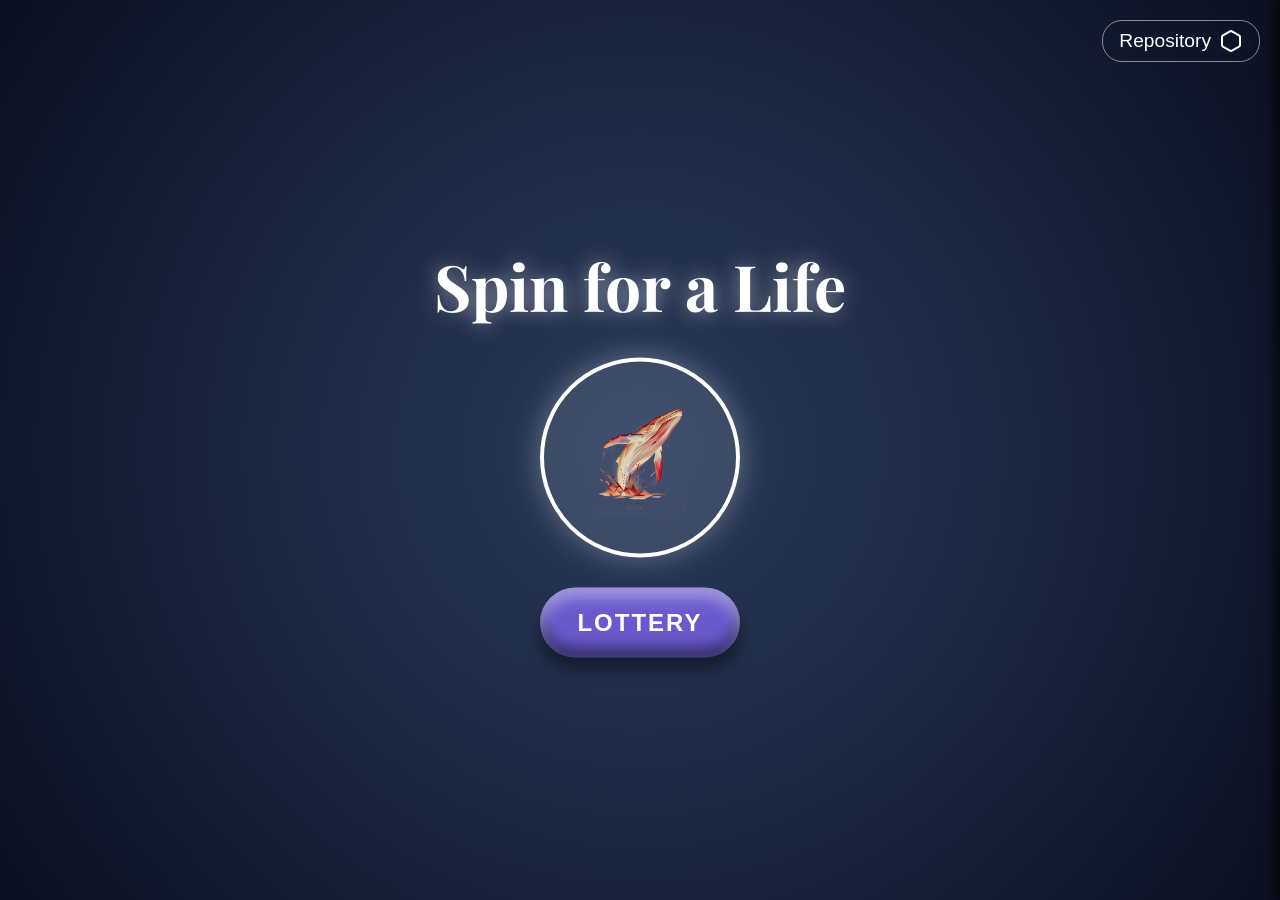
==== index.html @ e6bc0dad "Add files via upload" ====
<!DOCTYPE html>
<html lang="en">
<head>
    <meta charset="UTF-8">
    <meta name="viewport" content="width=device-width, initial-scale=1.0">
    <title>Rhythm of Life</title>
    <link href="https://fonts.googleapis.com/css2?family=Playfair+Display:ital,wght@0,400;0,600;0,700;1,400&display=swap" rel="stylesheet">
    <link rel="stylesheet" href="style.css">
</head>
<body>
    <button id="repo-toggle-btn">
        <span>Repository</span>
        <svg width="24" height="24" viewBox="0 0 24 24" fill="none" stroke="currentColor" stroke-width="2"><path d="M21 16V8a2 2 0 0 0-1-1.73l-7-4a2 2 0 0 0-2 0l-7 4A2 2 0 0 0 3 8v8a2 2 0 0 0 1 1.73l7 4a2 2 0 0 0 2 0l7-4A2 2 0 0 0 21 16z"></path></svg>
    </button>

    <!-- Sidebar Repository -->
    <div id="repository-modal" class="hidden">
        <div class="repo-header">
            <h2 class="elegant-font">Repository</h2>
            <button id="close-repo-btn">✕</button>
        </div>
        <div class="repo-grid" id="repo-grid"></div>
    </div>

    <!-- Repository Detail Popup -->
    <div id="repo-detail-modal" class="hidden">
        <button id="close-repo-detail-btn">✕</button>
        <h3 id="repo-detail-name" class="elegant-font">Animal Name</h3>
        <div id="repo-detail-status" class="status-badge">Status</div>
        <div class="repo-detail-content">
            <h4 class="elegant-font">Data</h4>
            <p id="repo-detail-data">...</p>
            <h4 class="elegant-font">Cause</h4>
            <p id="repo-detail-cause">...</p>
            <h4 class="elegant-font">Solution</h4>
            <p id="repo-detail-solution">...</p>
        </div>
    </div>

    <div id="app">
        <!-- 0. Lottery Screen -->
        <section id="screen-lottery" class="screen active">
            <div class="full-bg lottery-bg">
                <div class="lottery-container">
                    <h1 class="lottery-title elegant-font">Spin for a Life</h1>
                    <div class="roulette-box">
                        <img id="roulette-img" src="assets/image/Icons/1-whale.png" alt="Roulette">
                    </div>
                    <button id="btn-lottery" class="btn-lottery-3d">LOTTERY</button>
                </div>
            </div>
        </section>

        <!-- 1. Selection Screen -->
        <section id="screen-selection" class="screen hidden">
            <div class="selection-layout">
                <div class="info-panel">
                    <h1 id="sel-name" class="elegant-font">Blue Whale</h1>
                    <p id="sel-bpm" class="elegant-font">BPM 10-30</p>
                </div>
                <div class="center-panel">
                    <img id="sel-image" src="" alt="Animal">
                </div>
                <div class="action-panel">
                    <button id="btn-rotate">Spin Again 🎲</button>
                    <button id="btn-begin">Begin Game</button>
                </div>
            </div>
        </section>

        <!-- 2. Audio Check Screen -->
        <section id="screen-audio-check" class="screen hidden">
            <div class="full-bg dynamic-pan-bg" id="audio-bg">
                <div class="overlay-text fade-sequence">
                    <h2 class="fade-item elegant-font" style="--delay: 0.3s">Please tune up your speaker</h2>
                    <p class="fade-item elegant-font" style="--delay: 0.6s">Listen to their heartbeat...</p>
                    <p class="fade-item elegant-font" style="--delay: 0.9s">Prepare to connect.</p>
                </div>
                <button id="btn-skip-audio" class="fade-item glowing-skip elegant-font" style="--delay: 1.2s">
                    Skip / Press Space ➔
                </button>
            </div>
        </section>

        <!-- 3. Game Screen -->
        <section id="screen-game" class="screen hidden">
            <div class="full-bg" id="game-bg">
                <div class="game-top-bar">
                    <div class="progress-container">
                        <div id="game-progress-fill"></div>
                    </div>
                    <p id="game-progress-text" class="elegant-font">Progress: 0% | Score: 0 / 1500</p>
                </div>

                <div class="game-ui">
                    <p class="instruction-text elegant-font">Feel their heart rate. The falling speed matches their pulse.<br>Catch their food!</p>
                    <div id="rhythm-track">
                        <div id="target-zone"></div>
                    </div>
                </div>
            </div>
        </section>

        <!-- 4. Score Screen -->
        <section id="screen-score" class="screen hidden">
            <div class="full-bg" id="score-bg">
                <div class="score-elegant-layout">
                    <div class="score-image-container">
                        <img id="score-animal-img" src="" alt="Animal Score">
                    </div>
                    <div class="score-typography">
                        <h3 class="elegant-font">Final Score</h3>
                        <div class="score-numbers elegant-font">
                            <span id="final-score-val" class="score-huge">1200</span>
                            <hr class="score-divider">
                            <span class="score-max">1500</span>
                        </div>
                        <div class="btn-group-elegant">
                            <button id="btn-restart" class="btn-lottery-3d" style="width: 140px; height: 50px; font-size: 1rem;">Restart</button>
                            <button id="btn-continue" class="btn-lottery-3d" style="width: 140px; height: 50px; font-size: 1rem;">Continue</button>
                        </div>
                    </div>
                </div>
            </div>
        </section>

        <!-- 5. Collect Screen -->
        <section id="screen-collect" class="screen hidden">
             <div class="full-bg" id="collect-bg">
                <div class="overlay-text center-box">
                    <p class="elegant-font pulse-text">Click the picture to collect and continue</p>
                    <img id="collect-image" src="" alt="Collect Me" class="collectable">
                </div>
            </div>
        </section>

        <!-- 6. Info Flow Screen (Floating Nodes) -->
        <section id="screen-info" class="screen hidden">
             <div class="full-bg info-bg">
                <div class="floating-nodes-container" id="floating-nodes-container">
                    <div class="floating-node node-1 elegant-font" data-target="info-data">Data</div>
                    <div class="floating-node node-2 elegant-font" data-target="info-cause">Cause</div>
                    <div class="floating-node node-3 elegant-font" data-target="info-solution">Solution</div>
                </div>

                <!-- Updated Navigation Controls -->
                <div class="info-nav-controls">
                    <button id="btn-start-next" class="elegant-font outline-btn">Start Next Journey</button>
                    <button id="btn-finish-journey" class="elegant-font highlight-btn">End Journey</button>
                </div>

                <div id="info-reading-modal" class="reading-modal hidden">
                    <div class="reading-content">
                        <button class="btn-close-modal">✕</button>
                        <h3 id="reading-title" class="elegant-font info-title">Title</h3>
                        <p id="reading-text" class="content-text elegant-font">Text goes here...</p>
                    </div>
                </div>
             </div>
        </section>

        <!-- 7. Conclusion Screen -->
        <section id="screen-conclusion" class="screen hidden">
            <div class="full-bg conclusion-bg">
                <div class="overlay-text conclusion-box">
                    <h2 class="elegant-font" style="font-size: 4rem;">Every Heartbeat Matters</h2>
                    <p class="elegant-font" style="font-size: 1.5rem; opacity: 0.8; margin-top: 1rem;">
                        From the depths of the ocean to the highest peaks,<br>the rhythm of life connects us all.<br>Your awareness is their first line of defense.
                    </p>
                    <button id="btn-final-restart" class="btn-lottery-3d" style="margin-top: 3rem; width: auto; padding: 0 40px;">RESTART PROJECT</button>
                </div>
            </div>
        </section>
    </div>

    <script src="script.js"></script>
</body>
</html>
---- style.css ----
* { box-sizing: border-box; margin: 0; padding: 0; }
body {
    font-family: 'Helvetica Neue', Helvetica, Arial, sans-serif;
    background-color: #0c1021; 
    color: #ffffff; overflow: hidden;
}

.elegant-font { font-family: 'Playfair Display', serif; }
button { background: transparent; border: none; color: white; cursor: pointer; font-family: inherit; }
.screen { display: none; width: 100vw; height: 100vh; }
.screen.active { display: block; }

.full-bg {
    width: 100%; height: 100%;
    background-size: cover; background-position: center; position: relative;
    box-shadow: inset 0 0 0 2000px rgba(12, 16, 33, 0.6);
}

@keyframes panVertical {
    0% { background-position: 50% 0%; }
    50% { background-position: 50% 100%; }
    100% { background-position: 50% 0%; }
}
@keyframes panHorizontal {
    0% { background-position: 0% 50%; }
    50% { background-position: 100% 50%; }
    100% { background-position: 0% 50%; }
}
.pan-vertical { animation: panVertical 40s ease-in-out infinite; background-size: 120% auto; }
.pan-horizontal { animation: panHorizontal 40s ease-in-out infinite; background-size: auto 120%; }

.lottery-bg { background-image: radial-gradient(circle, #2a3b5c, #0c1021); box-shadow: none; }
.conclusion-bg { background-image: radial-gradient(circle, #1a2a40, #080b16); box-shadow: none; }
.info-bg { background-image: radial-gradient(circle, #182236, #0c1021); box-shadow: none; }

.overlay-text {
    position: absolute; top: 50%; left: 50%; transform: translate(-50%, -50%);
    text-align: center; font-size: 1.5rem; letter-spacing: 1px;
}
.overlay-text h2 { font-size: 3.5rem; margin-bottom: 1rem; font-weight: normal;}

.fade-item { opacity: 0; animation: fadeInSequence 1s ease-out forwards; animation-delay: var(--delay); }
@keyframes fadeInSequence { from { opacity: 0; transform: translateY(10px); } to { opacity: 1; transform: translateY(0); } }

.glowing-skip {
    position: absolute; bottom: 40px; right: 40px; font-size: 1.2rem;
    padding: 12px 24px; border-radius: 30px; border: 1px solid #00ffff;
    color: #00ffff; box-shadow: 0 0 15px rgba(0,255,255,0.3);
    transition: 0.3s; z-index: 50; background: rgba(0,0,0,0.4);
}
.glowing-skip:hover { background: #00ffff; color: #0c1021; box-shadow: 0 0 25px rgba(0,255,255,0.8); }

/* --- Repository Sidebar --- */
#repo-toggle-btn {
    position: fixed; top: 20px; right: 20px; z-index: 100; display: flex; align-items: center; gap: 8px; font-size: 1.2rem; 
    border: 1px solid rgba(255,255,255,0.5); padding: 8px 16px; border-radius: 20px; backdrop-filter: blur(4px);
}
#repository-modal {
    position: fixed; top: 0; right: 0; width: 140px; height: 100vh;
    background: linear-gradient(180deg, #3a1a2a 0%, #1a2a40 100%);
    z-index: 200; padding: 20px 10px; transition: transform 0.3s ease;
    box-shadow: -5px 0 15px rgba(0,0,0,0.8); transform: translateX(100%);
    display: flex; flex-direction: column; align-items: center;
}
#repository-modal:not(.hidden) { transform: translateX(0); }
.repo-header { display: flex; flex-direction: column; align-items: center; margin-bottom: 20px; gap: 10px;}
.repo-header h2 { font-weight: normal; font-size: 1.2rem; text-align: center;}
#close-repo-btn { font-size: 1.5rem; }

/* 1x7 Single Column Layout */
.repo-grid { display: flex; flex-direction: column; gap: 15px; width: 100%; align-items: center; padding-bottom: 20px; overflow-y: auto;}
.repo-slot {
    width: 70px; height: 70px; background: rgba(255,255,255,0.05);
    border: 1px solid rgba(255,255,255,0.2); border-radius: 50%;
    display: flex; align-items: center; justify-content: center;
    transition: 0.3s; flex-shrink: 0;
}
.repo-slot img { width: 70%; height: 70%; object-fit: contain; }
.repo-slot.filled { cursor: pointer; border-color: #00ffff; box-shadow: 0 0 10px rgba(0,255,255,0.2); }
.repo-slot.filled:hover { transform: scale(1.1); box-shadow: 0 0 15px rgba(0,255,255,0.6); }

/* --- Repository Detail Modal --- */
#repo-detail-modal {
    position: fixed; top: 50%; left: 50%; transform: translate(-50%, -50%);
    width: 90%; max-width: 600px; background: rgba(12, 16, 33, 0.95);
    border: 1px solid rgba(0,255,255,0.3); border-radius: 20px; padding: 40px;
    z-index: 300; backdrop-filter: blur(10px); box-shadow: 0 20px 50px rgba(0,0,0,0.8);
    display: flex; flex-direction: column; gap: 10px;
}
#repo-detail-modal.hidden { display: none; }
#close-repo-detail-btn { position: absolute; top: 20px; right: 20px; font-size: 1.5rem; color: #fff; opacity: 0.7;}
#close-repo-detail-btn:hover { opacity: 1; }
#repo-detail-name { font-size: 2.5rem; color: #fff; margin-bottom: 5px; }
.status-badge { 
    display: inline-block; padding: 5px 15px; border-radius: 20px; 
    background: rgba(255, 68, 68, 0.2); color: #ff4444; border: 1px solid #ff4444; 
    font-size: 0.9rem; margin-bottom: 15px; width: fit-content; text-transform: uppercase; letter-spacing: 1px;
}
.repo-detail-content { max-height: 50vh; overflow-y: auto; padding-right: 15px;}
.repo-detail-content h4 { color: #00ffff; font-size: 1.2rem; margin-top: 15px; margin-bottom: 5px; font-weight: normal; }
.repo-detail-content p { color: #e0e0e0; line-height: 1.6; font-size: 1.1rem; }


/* 0. Lottery Screen */
.lottery-container { position: absolute; top: 50%; left: 50%; transform: translate(-50%, -50%); display: flex; flex-direction: column; align-items: center; gap: 30px; }
.lottery-title { font-size: 4rem; text-shadow: 0 0 20px rgba(255,255,255,0.5); }
.roulette-box { width: 200px; height: 200px; border-radius: 50%; background: rgba(255,255,255,0.1); border: 4px solid #fff; box-shadow: 0 0 30px rgba(255,255,255,0.3); display: flex; justify-content: center; align-items: center; overflow: hidden; }
.roulette-box img { width: 60%; height: 60%; object-fit: contain; filter: invert(1); transition: 0.1s; }

.btn-lottery-3d {
    position: relative; width: 200px; height: 70px; background-color: #6a5acd; border-radius: 40px; border: none; color: white;
    font-size: 1.5rem; font-weight: bold; letter-spacing: 2px; cursor: pointer; outline: none; transition: all 0.15s ease-out;
    box-shadow: inset 0 10px 15px rgba(255, 255, 255, 0.4), inset 0 -10px 15px rgba(0, 0, 0, 0.5), 0 12px 15px rgba(0, 0, 0, 0.4);             
}
.btn-lottery-3d:active {
    transform: translateY(8px);
    box-shadow: inset 0 4px 6px rgba(255, 255, 255, 0.2), inset 0 -6px 8px rgba(0, 0, 0, 0.6), 0 4px 6px rgba(0, 0, 0, 0.4);             
}

/* 1. Selection Screen */
.selection-layout { display: flex; justify-content: space-between; align-items: center; height: 100%; padding: 0 5%; }
.info-panel { flex: 1; }
.info-panel h1 { font-size: 4rem; margin-bottom: 0.5rem; font-weight: normal;}
.info-panel p { font-size: 1.8rem; opacity: 0.8; }
.center-panel { flex: 2; display: flex; justify-content: center; }
.center-panel img { max-width: 100%; max-height: 70vh; object-fit: contain; filter: drop-shadow(0 10px 20px rgba(0,0,0,0.5));}
.action-panel { flex: 1; display: flex; flex-direction: column; gap: 20px; align-items: flex-end;}
.action-panel button { font-size: 1.5rem; text-transform: uppercase; letter-spacing: 2px; padding: 10px 0; border-bottom: 2px solid transparent; transition: 0.2s; }
.action-panel button:hover { border-bottom-color: white; }

/* 3. Game Screen */
.game-top-bar { position: absolute; top: 20px; left: 50%; transform: translateX(-50%); width: 80%; max-width: 600px; display: flex; flex-direction: column; align-items: center; gap: 8px; z-index: 10; }
.progress-container { width: 100%; height: 4px; background: rgba(255,255,255,0.2); border-radius: 2px; overflow: hidden; }
#game-progress-fill { width: 0%; height: 100%; background: #00ffff; box-shadow: 0 0 10px #00ffff; transition: width 0.3s; }
#game-progress-text { font-size: 1.2rem; letter-spacing: 1px; color: #fff; text-shadow: 0 0 5px #000; }

.game-ui { position: absolute; width: 100%; height: 100%; display: flex; flex-direction: column; align-items: center; justify-content: flex-end; padding-bottom: 5vh; }
.instruction-text { position: absolute; top: 12vh; font-size: 1.6rem; letter-spacing: 1px; text-shadow: 0 0 10px #000; text-align: center; }
#rhythm-track { width: 120px; height: 70vh; position: relative; border-left: 2px dashed rgba(255,255,255,0.2); border-right: 2px dashed rgba(255,255,255,0.2); overflow: hidden; }
#target-zone { position: absolute; bottom: 20px; left: 0; width: 100%; height: 70px; border: 3px solid #ff00ff; border-radius: 12px; box-shadow: 0 0 15px #ff00ff; background: rgba(255,0,255,0.1); }

@keyframes wiggle { 0%, 100% { transform: translateX(0) rotate(0deg); } 25% { transform: translateX(-15px) rotate(-15deg); } 75% { transform: translateX(15px) rotate(15deg); } }
.falling-emoji { position: absolute; font-size: 3.5rem; width: 100%; text-align: center; line-height: 1; filter: drop-shadow(0 5px 10px rgba(0,0,0,0.5)); animation: wiggle 1s infinite ease-in-out; }
.hit-feedback { position: absolute; color: #00ffff; font-weight: bold; font-size: 2rem; text-shadow: 0 0 10px #00ffff; animation: floatUp 0.5s ease-out forwards; pointer-events: none; z-index: 10; }
.miss-feedback { position: absolute; color: #ff4444; font-size: 1.2rem; font-style: italic; animation: floatDown 1s ease-in forwards; pointer-events: none; z-index: 10; }
@keyframes floatUp { 0% { transform: translateY(0) scale(1); opacity: 1; } 100% { transform: translateY(-50px) scale(1.5); opacity: 0; } }
@keyframes floatDown { 0% { transform: translateY(0); opacity: 1; } 100% { transform: translateY(30px); opacity: 0; } }

/* 4. Score Screen */
.score-elegant-layout { display: flex; width: 100%; height: 100%; align-items: center; justify-content: space-evenly; padding: 5%; background: rgba(0,0,0,0.5); backdrop-filter: blur(5px);}
.score-image-container { flex: 1; display: flex; justify-content: center; height: 80vh; }
.score-image-container img { height: 100%; object-fit: contain; filter: drop-shadow(0 20px 40px rgba(0,0,0,0.8)); }
.score-typography { flex: 1; display: flex; flex-direction: column; justify-content: center; align-items: flex-start; padding-left: 5rem; }
.score-typography h3 { font-size: 4rem; margin-bottom: 0; font-style: italic; font-weight: normal; opacity: 0.9;}
.score-numbers { display: flex; flex-direction: column; align-items: flex-start; margin: 2rem 0; line-height: 0.8; }
.score-huge { font-size: 15rem; font-weight: bold; letter-spacing: -5px; }
.score-divider { width: 100px; border: 0; border-top: 8px solid white; margin: 20px 0 20px 10px; }
.score-max { font-size: 6rem; opacity: 0.7; margin-left: 10px; }
.btn-group-elegant { display: flex; gap: 20px; margin-top: 2rem; }

/* 5. Collect Screen */
.collectable { max-width: 300px; margin-top: 2rem; cursor: pointer; transition: transform 0.2s; filter: drop-shadow(0 0 20px rgba(255,255,255,0.3));}
.collectable:hover { transform: scale(1.05); }
.pulse-text { animation: pulseOpacity 2s infinite; font-size: 2rem;}
@keyframes pulseOpacity { 0%, 100% { opacity: 1; } 50% { opacity: 0.5; } }

/* 6. Info Flow Screen (Floating Nodes) */
.floating-nodes-container { position: absolute; width: 100%; height: 100%; top: 0; left: 0; }
.floating-node {
    position: absolute; padding: 20px 40px; background: rgba(255,255,255,0.05);
    border: 1px solid rgba(255,255,255,0.2); border-radius: 50px; font-size: 2rem;
    cursor: pointer; transition: background 0.3s, transform 0.2s; backdrop-filter: blur(5px);
    animation: floating 8s ease-in-out infinite alternate;
}
.floating-node:hover { background: rgba(0, 255, 255, 0.2); border-color: #00ffff; box-shadow: 0 0 20px rgba(0,255,255,0.3); }
.node-1 { top: 30%; left: 20%; animation-delay: 0s; }
.node-2 { top: 60%; left: 50%; transform: translateX(-50%); animation-delay: -2s; }
.node-3 { top: 40%; right: 20%; animation-delay: -4s; }

@keyframes floating { 0% { transform: translate(0px, 0px); } 50% { transform: translate(15px, -20px); } 100% { transform: translate(-10px, 15px); } }

.info-nav-controls { position: absolute; bottom: 40px; left: 50%; transform: translateX(-50%); display: flex; gap: 30px; }
.outline-btn { padding: 10px 20px; font-size: 1.2rem; border-bottom: 1px solid white; opacity: 0.7; transition: 0.3s; }
.outline-btn:hover { opacity: 1; }
.highlight-btn { padding: 10px 20px; font-size: 1.2rem; border-bottom: 2px solid #00ffff; color: #00ffff; transition: 0.3s; }
.highlight-btn:hover { text-shadow: 0 0 10px #00ffff; }

.reading-modal {
    position: absolute; top: 0; left: 0; width: 100%; height: 100%;
    background: rgba(0,0,0,0.8); backdrop-filter: blur(10px);
    display: flex; justify-content: center; align-items: center; z-index: 50;
    opacity: 1; transition: opacity 0.3s;
}
.reading-modal.hidden { opacity: 0; pointer-events: none; }
.reading-content { position: relative; max-width: 800px; padding: 4rem; border: 1px solid rgba(255,255,255,0.2); border-radius: 20px; background: rgba(20, 25, 40, 0.9); }
.btn-close-modal { position: absolute; top: 20px; right: 20px; font-size: 2rem; opacity: 0.7; }
.btn-close-modal:hover { opacity: 1; }
.info-title { font-size: 3rem; margin-bottom: 2rem; font-weight: normal; color: #00ffff;}
.content-text { font-size: 1.5rem; line-height: 1.8; color: #e0e0e0; }

/* 7. Conclusion Screen */
.conclusion-box { background: rgba(0,0,0,0.6); padding: 4rem; border-radius: 20px; border: 1px solid rgba(255,255,255,0.1); backdrop-filter: blur(10px); width: 80%; max-width: 800px;}
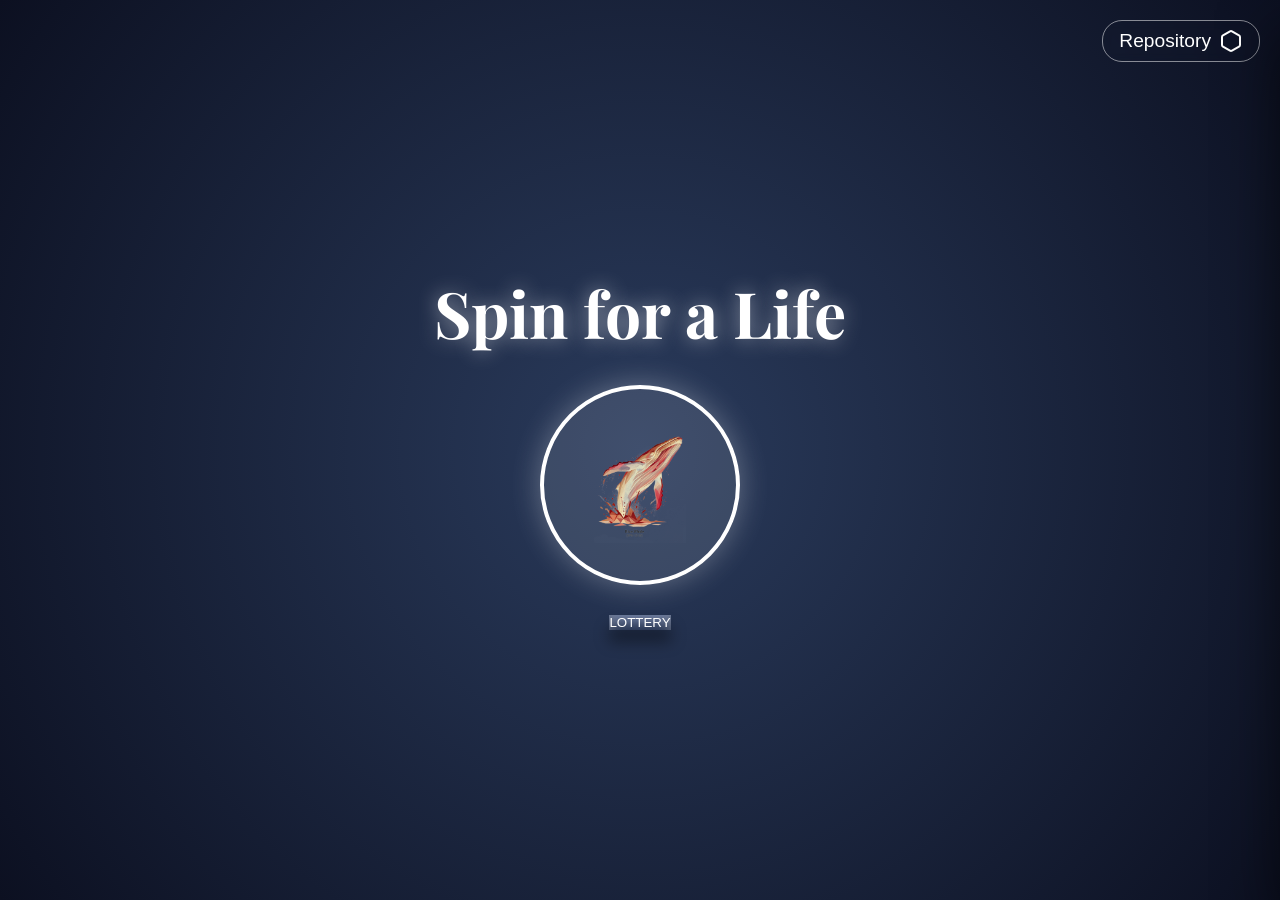
==== commit 313aa758: "fix bug of missing determination range" ====
--- a/index.html
+++ b/index.html
@@ -1,178 +1,269 @@
-<!DOCTYPE html>
+<!doctype html>
 <html lang="en">
-<head>
-    <meta charset="UTF-8">
-    <meta name="viewport" content="width=device-width, initial-scale=1.0">
+  <head>
+    <meta charset="UTF-8" />
+    <meta name="viewport" content="width=device-width, initial-scale=1.0" />
     <title>Rhythm of Life</title>
-    <link href="https://fonts.googleapis.com/css2?family=Playfair+Display:ital,wght@0,400;0,600;0,700;1,400&display=swap" rel="stylesheet">
-    <link rel="stylesheet" href="style.css">
-</head>
-<body>
+    <link
+      href="https://fonts.googleapis.com/css2?family=Playfair+Display:ital,wght@0,400;0,600;0,700;1,400&display=swap"
+      rel="stylesheet"
+    />
+    <link rel="stylesheet" href="style.css" />
+  </head>
+  <body>
     <button id="repo-toggle-btn">
-        <span>Repository</span>
-        <svg width="24" height="24" viewBox="0 0 24 24" fill="none" stroke="currentColor" stroke-width="2"><path d="M21 16V8a2 2 0 0 0-1-1.73l-7-4a2 2 0 0 0-2 0l-7 4A2 2 0 0 0 3 8v8a2 2 0 0 0 1 1.73l7 4a2 2 0 0 0 2 0l7-4A2 2 0 0 0 21 16z"></path></svg>
+      <span>Repository</span>
+      <svg
+        width="24"
+        height="24"
+        viewBox="0 0 24 24"
+        fill="none"
+        stroke="currentColor"
+        stroke-width="2"
+      >
+        <path
+          d="M21 16V8a2 2 0 0 0-1-1.73l-7-4a2 2 0 0 0-2 0l-7 4A2 2 0 0 0 3 8v8a2 2 0 0 0 1 1.73l7 4a2 2 0 0 0 2 0l7-4A2 2 0 0 0 21 16z"
+        ></path>
+      </svg>
     </button>
 
     <!-- Sidebar Repository -->
     <div id="repository-modal" class="hidden">
-        <div class="repo-header">
-            <h2 class="elegant-font">Repository</h2>
-            <button id="close-repo-btn">✕</button>
-        </div>
-        <div class="repo-grid" id="repo-grid"></div>
+      <div class="repo-header">
+        <h2 class="elegant-font">Repository</h2>
+        <button id="close-repo-btn">✕</button>
+      </div>
+      <div class="repo-grid" id="repo-grid"></div>
     </div>
 
     <!-- Repository Detail Popup -->
     <div id="repo-detail-modal" class="hidden">
-        <button id="close-repo-detail-btn">✕</button>
-        <h3 id="repo-detail-name" class="elegant-font">Animal Name</h3>
-        <div id="repo-detail-status" class="status-badge">Status</div>
-        <div class="repo-detail-content">
-            <h4 class="elegant-font">Data</h4>
-            <p id="repo-detail-data">...</p>
-            <h4 class="elegant-font">Cause</h4>
-            <p id="repo-detail-cause">...</p>
-            <h4 class="elegant-font">Solution</h4>
-            <p id="repo-detail-solution">...</p>
-        </div>
+      <button id="close-repo-detail-btn">✕</button>
+      <h3 id="repo-detail-name" class="elegant-font">Animal Name</h3>
+      <div id="repo-detail-status" class="status-badge">Status</div>
+      <div class="repo-detail-content">
+        <h4 class="elegant-font">Data</h4>
+        <p id="repo-detail-data">...</p>
+        <h4 class="elegant-font">Cause</h4>
+        <p id="repo-detail-cause">...</p>
+        <h4 class="elegant-font">Solution</h4>
+        <p id="repo-detail-solution">...</p>
+      </div>
     </div>
 
     <div id="app">
-        <!-- 0. Lottery Screen -->
-        <section id="screen-lottery" class="screen active">
-            <div class="full-bg lottery-bg">
-                <div class="lottery-container">
-                    <h1 class="lottery-title elegant-font">Spin for a Life</h1>
-                    <div class="roulette-box">
-                        <img id="roulette-img" src="assets/image/Icons/1-whale.png" alt="Roulette">
-                    </div>
-                    <button id="btn-lottery" class="btn-lottery-3d">LOTTERY</button>
-                </div>
-            </div>
-        </section>
-
-        <!-- 1. Selection Screen -->
-        <section id="screen-selection" class="screen hidden">
-            <div class="selection-layout">
-                <div class="info-panel">
-                    <h1 id="sel-name" class="elegant-font">Blue Whale</h1>
-                    <p id="sel-bpm" class="elegant-font">BPM 10-30</p>
-                </div>
-                <div class="center-panel">
-                    <img id="sel-image" src="" alt="Animal">
-                </div>
-                <div class="action-panel">
-                    <button id="btn-rotate">Spin Again 🎲</button>
-                    <button id="btn-begin">Begin Game</button>
-                </div>
-            </div>
-        </section>
-
-        <!-- 2. Audio Check Screen -->
-        <section id="screen-audio-check" class="screen hidden">
-            <div class="full-bg dynamic-pan-bg" id="audio-bg">
-                <div class="overlay-text fade-sequence">
-                    <h2 class="fade-item elegant-font" style="--delay: 0.3s">Please tune up your speaker</h2>
-                    <p class="fade-item elegant-font" style="--delay: 0.6s">Listen to their heartbeat...</p>
-                    <p class="fade-item elegant-font" style="--delay: 0.9s">Prepare to connect.</p>
-                </div>
-                <button id="btn-skip-audio" class="fade-item glowing-skip elegant-font" style="--delay: 1.2s">
-                    Skip / Press Space ➔
+      <div class="premium-abstract-bg">
+        <div class="orb orb-1"></div>
+        <div class="orb orb-2"></div>
+        <div class="orb orb-3"></div>
+      </div>
+      <!-- 0. Lottery Screen -->
+      <section id="screen-lottery" class="screen active">
+        <div class="full-bg lottery-bg">
+          <div class="lottery-container">
+            <h1 class="lottery-title elegant-font">Spin for a Life</h1>
+            <div class="roulette-box">
+              <img
+                id="roulette-img"
+                src="assets/image/Icons/1-whale.png"
+                alt="Roulette"
+              />
+            </div>
+            <button id="btn-lottery" class="btn-lottery-3d">LOTTERY</button>
+          </div>
+        </div>
+      </section>
+
+      <!-- 1. Selection Screen -->
+      <section id="screen-selection" class="screen hidden">
+        <div class="selection-layout">
+          <div class="info-panel">
+            <h1 id="sel-name" class="elegant-font">Blue Whale</h1>
+            <p id="sel-bpm" class="elegant-font">BPM 10-30</p>
+          </div>
+          <div class="center-panel">
+            <img id="sel-image" src="" alt="Animal" />
+          </div>
+          <div class="action-panel">
+            <button id="btn-rotate">Spin Again 🎲</button>
+            <button id="btn-begin">Begin Game</button>
+          </div>
+        </div>
+      </section>
+
+      <!-- 2. Audio Check Screen -->
+      <section id="screen-audio-check" class="screen hidden">
+        <div class="full-bg dynamic-pan-bg" id="audio-bg">
+          <div class="overlay-text fade-sequence">
+            <h2 class="fade-item elegant-font" style="--delay: 0.3s">
+              Please tune up your speaker
+            </h2>
+            <p class="fade-item elegant-font" style="--delay: 0.6s">
+              Listen to their heartbeat...
+            </p>
+            <p class="fade-item elegant-font" style="--delay: 0.9s">
+              Prepare to connect.
+            </p>
+          </div>
+          <button
+            id="btn-skip-audio"
+            class="fade-item glowing-skip elegant-font"
+            style="--delay: 1.2s"
+          >
+            Skip / Press 'Space' ➔
+          </button>
+        </div>
+      </section>
+
+      <!-- 3. Game Screen -->
+      <section id="screen-game" class="screen hidden">
+        <div class="full-bg" id="game-bg">
+          <div class="game-top-bar">
+            <div class="progress-container">
+              <div id="game-progress-fill"></div>
+            </div>
+            <p id="game-progress-text" class="elegant-font">
+              Progress: 0% | Score: 0 / 1500
+            </p>
+          </div>
+
+          <div class="game-ui">
+            <p class="instruction-text elegant-font">
+              Feel their heart rate. The falling speed matches their pulse.<br />Catch
+              their food!
+            </p>
+            <div id="rhythm-track">
+              <div id="target-zone"></div>
+            </div>
+          </div>
+        </div>
+      </section>
+
+      <!-- 4. Score Screen -->
+      <section id="screen-score" class="screen hidden">
+        <div class="full-bg" id="score-bg">
+          <div class="score-elegant-layout">
+            <div class="score-image-container">
+              <img id="score-animal-img" src="" alt="Animal Score" />
+            </div>
+            <div class="score-typography">
+              <h3 class="elegant-font">Final Score</h3>
+              <div class="score-numbers elegant-font">
+                <span id="final-score-val" class="score-huge">1200</span>
+                <hr class="score-divider" />
+                <span class="score-max">1500</span>
+              </div>
+              <div class="btn-group-elegant">
+                <button
+                  id="btn-restart"
+                  class="btn-lottery-3d"
+                  style="width: 140px; height: 50px; font-size: 1rem"
+                >
+                  Restart
                 </button>
-            </div>
-        </section>
-
-        <!-- 3. Game Screen -->
-        <section id="screen-game" class="screen hidden">
-            <div class="full-bg" id="game-bg">
-                <div class="game-top-bar">
-                    <div class="progress-container">
-                        <div id="game-progress-fill"></div>
-                    </div>
-                    <p id="game-progress-text" class="elegant-font">Progress: 0% | Score: 0 / 1500</p>
-                </div>
-
-                <div class="game-ui">
-                    <p class="instruction-text elegant-font">Feel their heart rate. The falling speed matches their pulse.<br>Catch their food!</p>
-                    <div id="rhythm-track">
-                        <div id="target-zone"></div>
-                    </div>
-                </div>
-            </div>
-        </section>
-
-        <!-- 4. Score Screen -->
-        <section id="screen-score" class="screen hidden">
-            <div class="full-bg" id="score-bg">
-                <div class="score-elegant-layout">
-                    <div class="score-image-container">
-                        <img id="score-animal-img" src="" alt="Animal Score">
-                    </div>
-                    <div class="score-typography">
-                        <h3 class="elegant-font">Final Score</h3>
-                        <div class="score-numbers elegant-font">
-                            <span id="final-score-val" class="score-huge">1200</span>
-                            <hr class="score-divider">
-                            <span class="score-max">1500</span>
-                        </div>
-                        <div class="btn-group-elegant">
-                            <button id="btn-restart" class="btn-lottery-3d" style="width: 140px; height: 50px; font-size: 1rem;">Restart</button>
-                            <button id="btn-continue" class="btn-lottery-3d" style="width: 140px; height: 50px; font-size: 1rem;">Continue</button>
-                        </div>
-                    </div>
-                </div>
-            </div>
-        </section>
-
-        <!-- 5. Collect Screen -->
-        <section id="screen-collect" class="screen hidden">
-             <div class="full-bg" id="collect-bg">
-                <div class="overlay-text center-box">
-                    <p class="elegant-font pulse-text">Click the picture to collect and continue</p>
-                    <img id="collect-image" src="" alt="Collect Me" class="collectable">
-                </div>
-            </div>
-        </section>
-
-        <!-- 6. Info Flow Screen (Floating Nodes) -->
-        <section id="screen-info" class="screen hidden">
-             <div class="full-bg info-bg">
-                <div class="floating-nodes-container" id="floating-nodes-container">
-                    <div class="floating-node node-1 elegant-font" data-target="info-data">Data</div>
-                    <div class="floating-node node-2 elegant-font" data-target="info-cause">Cause</div>
-                    <div class="floating-node node-3 elegant-font" data-target="info-solution">Solution</div>
-                </div>
-
-                <!-- Updated Navigation Controls -->
-                <div class="info-nav-controls">
-                    <button id="btn-start-next" class="elegant-font outline-btn">Start Next Journey</button>
-                    <button id="btn-finish-journey" class="elegant-font highlight-btn">End Journey</button>
-                </div>
-
-                <div id="info-reading-modal" class="reading-modal hidden">
-                    <div class="reading-content">
-                        <button class="btn-close-modal">✕</button>
-                        <h3 id="reading-title" class="elegant-font info-title">Title</h3>
-                        <p id="reading-text" class="content-text elegant-font">Text goes here...</p>
-                    </div>
-                </div>
-             </div>
-        </section>
-
-        <!-- 7. Conclusion Screen -->
-        <section id="screen-conclusion" class="screen hidden">
-            <div class="full-bg conclusion-bg">
-                <div class="overlay-text conclusion-box">
-                    <h2 class="elegant-font" style="font-size: 4rem;">Every Heartbeat Matters</h2>
-                    <p class="elegant-font" style="font-size: 1.5rem; opacity: 0.8; margin-top: 1rem;">
-                        From the depths of the ocean to the highest peaks,<br>the rhythm of life connects us all.<br>Your awareness is their first line of defense.
-                    </p>
-                    <button id="btn-final-restart" class="btn-lottery-3d" style="margin-top: 3rem; width: auto; padding: 0 40px;">RESTART PROJECT</button>
-                </div>
-            </div>
-        </section>
+                <button
+                  id="btn-continue"
+                  class="btn-lottery-3d"
+                  style="width: 140px; height: 50px; font-size: 1rem"
+                >
+                  Continue
+                </button>
+              </div>
+            </div>
+          </div>
+        </div>
+      </section>
+
+      <!-- 5. Collect Screen -->
+      <section id="screen-collect" class="screen hidden">
+        <div class="full-bg" id="collect-bg">
+          <div class="overlay-text center-box">
+            <p class="elegant-font pulse-text">
+              Click the picture to collect and continue
+            </p>
+            <img
+              id="collect-image"
+              src=""
+              alt="Collect Me"
+              class="collectable"
+            />
+          </div>
+        </div>
+      </section>
+
+      <!-- 6. Info Flow Screen (Floating Nodes) -->
+      <section id="screen-info" class="screen hidden">
+        <div class="full-bg info-bg">
+          <div class="floating-nodes-container" id="floating-nodes-container">
+            <div
+              class="floating-node node-1 elegant-font"
+              data-target="info-data"
+            >
+              Data
+            </div>
+            <div
+              class="floating-node node-2 elegant-font"
+              data-target="info-cause"
+            >
+              Cause
+            </div>
+            <div
+              class="floating-node node-3 elegant-font"
+              data-target="info-solution"
+            >
+              Solution
+            </div>
+          </div>
+
+          <!-- Updated Navigation Controls -->
+          <div class="info-nav-controls">
+            <button id="btn-start-next" class="elegant-font outline-btn">
+              Start Next Journey
+            </button>
+            <button id="btn-finish-journey" class="elegant-font highlight-btn">
+              End Journey
+            </button>
+          </div>
+
+          <div id="info-reading-modal" class="reading-modal hidden">
+            <div class="reading-content">
+              <button class="btn-close-modal">✕</button>
+              <h3 id="reading-title" class="elegant-font info-title">Title</h3>
+              <p id="reading-text" class="content-text elegant-font">
+                Text goes here...
+              </p>
+            </div>
+          </div>
+        </div>
+      </section>
+
+      <!-- 7. Conclusion Screen -->
+      <section id="screen-conclusion" class="screen hidden">
+        <div class="full-bg conclusion-bg">
+          <div class="overlay-text conclusion-box">
+            <h2 class="elegant-font" style="font-size: 4rem">
+              Every Heartbeat Matters
+            </h2>
+            <p
+              class="elegant-font"
+              style="font-size: 1.5rem; opacity: 0.8; margin-top: 1rem"
+            >
+              From the depths of the ocean to the highest peaks,<br />the rhythm
+              of life connects us all.<br />Your awareness is their first line
+              of defense.
+            </p>
+            <button
+              id="btn-final-restart"
+              class="btn-lottery-3d"
+              style="margin-top: 3rem; width: auto; padding: 0 40px"
+            >
+              RESTART PROJECT
+            </button>
+          </div>
+        </div>
+      </section>
     </div>
 
     <script src="script.js"></script>
-</body>
+  </body>
 </html>
--- a/style.css
+++ b/style.css
@@ -1,8 +1,10 @@
 * { box-sizing: border-box; margin: 0; padding: 0; }
 body {
     font-family: 'Helvetica Neue', Helvetica, Arial, sans-serif;
-    background-color: #0c1021; 
-    color: #ffffff; overflow: hidden;
+    background-color: #02050f; 
+    background-image: url("data:image/svg+xml,%3Csvg viewBox='0 0 200 200' xmlns='http://www.w3.org/2000/svg'%3E%3Cfilter id='noiseFilter'%3E%3CfeTurbulence type='fractalNoise' baseFrequency='0.8' numOctaves='3' stitchTiles='stitch'/%3E%3C/filter%3E%3Crect width='100%25' height='100%25' filter='url(%23noiseFilter)' opacity='0.06'/%3E%3C/svg%3E");
+    color: #ffffff; 
+    overflow: hidden;
 }
 
 .elegant-font { font-family: 'Playfair Display', serif; }
@@ -16,6 +18,29 @@
     box-shadow: inset 0 0 0 2000px rgba(12, 16, 33, 0.6);
 }
 
+/* --- Abstract Fluid Background --- */
+.premium-abstract-bg {
+    position: fixed; top: 0; left: 0; width: 100vw; height: 100vh;
+    z-index: -1; overflow: hidden; pointer-events: none;
+}
+
+.orb {
+    position: absolute; border-radius: 50%;
+    filter: blur(120px);
+    opacity: 0.6;
+    animation: orbFloat 25s infinite alternate ease-in-out;
+}
+.orb-1 { width: 60vw; height: 60vw; background: #081d5a; top: -10%; left: -10%; }
+.orb-2 { width: 50vw; height: 50vw; background: #112d6a; bottom: -20%; right: -10%; animation-delay: -5s; }
+.orb-3 { width: 45vw; height: 45vw; background: #004d7a; top: 40%; left: 30%; animation-delay: -10s; }
+
+@keyframes orbFloat {
+    0% { transform: translate(0, 0) scale(1) rotate(0deg); }
+    100% { transform: translate(10vw, 15vh) scale(1.2) rotate(20deg); }
+}
+.full-bg { box-shadow: inset 0 0 0 2000px rgba(6, 10, 24, 0.75); }
+.lottery-bg, .conclusion-bg, .info-bg { background: transparent; box-shadow: none; }
+
 @keyframes panVertical {
     0% { background-position: 50% 0%; }
     50% { background-position: 50% 100%; }
@@ -44,11 +69,11 @@
 
 .glowing-skip {
     position: absolute; bottom: 40px; right: 40px; font-size: 1.2rem;
-    padding: 12px 24px; border-radius: 30px; border: 1px solid #00ffff;
-    color: #00ffff; box-shadow: 0 0 15px rgba(0,255,255,0.3);
+    padding: 12px 24px; border-radius: 30px; border: 1px solid #4facfe;
+    color: #4facfe; box-shadow: 0 0 15px rgba(16, 141, 198, 0.3);
     transition: 0.3s; z-index: 50; background: rgba(0,0,0,0.4);
 }
-.glowing-skip:hover { background: #00ffff; color: #0c1021; box-shadow: 0 0 25px rgba(0,255,255,0.8); }
+.glowing-skip:hover { background: #4facfe; color: #0c1021; box-shadow: 0 0 25px rgba(87, 123, 214, 0.8); }
 
 /* --- Repository Sidebar --- */
 #repo-toggle-btn {
@@ -76,14 +101,14 @@
     transition: 0.3s; flex-shrink: 0;
 }
 .repo-slot img { width: 70%; height: 70%; object-fit: contain; }
-.repo-slot.filled { cursor: pointer; border-color: #00ffff; box-shadow: 0 0 10px rgba(0,255,255,0.2); }
-.repo-slot.filled:hover { transform: scale(1.1); box-shadow: 0 0 15px rgba(0,255,255,0.6); }
+.repo-slot.filled { cursor: pointer; border-color: #53648c; box-shadow: 0 0 10px rgba(87, 87, 192, 0.355); }
+.repo-slot.filled:hover { transform: scale(1.1); box-shadow: 0 0 15px rgba(13, 77, 226, 0.6); }
 
 /* --- Repository Detail Modal --- */
 #repo-detail-modal {
     position: fixed; top: 50%; left: 50%; transform: translate(-50%, -50%);
     width: 90%; max-width: 600px; background: rgba(12, 16, 33, 0.95);
-    border: 1px solid rgba(0,255,255,0.3); border-radius: 20px; padding: 40px;
+    border: 1px solid rgba(13, 77, 226, 0.3); border-radius: 20px; padding: 40px;
     z-index: 300; backdrop-filter: blur(10px); box-shadow: 0 20px 50px rgba(0,0,0,0.8);
     display: flex; flex-direction: column; gap: 10px;
 }
@@ -93,13 +118,26 @@
 #repo-detail-name { font-size: 2.5rem; color: #fff; margin-bottom: 5px; }
 .status-badge { 
     display: inline-block; padding: 5px 15px; border-radius: 20px; 
-    background: rgba(255, 68, 68, 0.2); color: #ff4444; border: 1px solid #ff4444; 
+    background: rgba(255, 68, 68, 0.2); color: #d35252; border: 1px solid #e27b7b; 
     font-size: 0.9rem; margin-bottom: 15px; width: fit-content; text-transform: uppercase; letter-spacing: 1px;
 }
 .repo-detail-content { max-height: 50vh; overflow-y: auto; padding-right: 15px;}
-.repo-detail-content h4 { color: #00ffff; font-size: 1.2rem; margin-top: 15px; margin-bottom: 5px; font-weight: normal; }
+.repo-detail-content h4 { color: #81a3c3; font-size: 1.2rem; margin-top: 15px; margin-bottom: 5px; font-weight: normal; }
 .repo-detail-content p { color: #e0e0e0; line-height: 1.6; font-size: 1.1rem; }
 
+#repo-detail-modal, 
+.reading-content, 
+.conclusion-box,
+#repository-modal {
+    background: rgba(10, 18, 40, 0.4) !important;
+    backdrop-filter: blur(25px);
+    -webkit-backdrop-filter: blur(25px);
+    border: 1px solid rgba(255, 255, 255, 0.08) !important;
+    box-shadow: 0 30px 60px rgba(0, 0, 0, 0.6), inset 0 1px 0 rgba(255, 255, 255, 0.1) !important;
+}
+#repository-modal {
+    background: rgba(6, 12, 28, 0.5) !important;
+}
 
 /* 0. Lottery Screen */
 .lottery-container { position: absolute; top: 50%; left: 50%; transform: translate(-50%, -50%); display: flex; flex-direction: column; align-items: center; gap: 30px; }
@@ -108,8 +146,7 @@
 .roulette-box img { width: 60%; height: 60%; object-fit: contain; filter: invert(1); transition: 0.1s; }
 
 .btn-lottery-3d {
-    position: relative; width: 200px; height: 70px; background-color: #6a5acd; border-radius: 40px; border: none; color: white;
-    font-size: 1.5rem; font-weight: bold; letter-spacing: 2px; cursor: pointer; outline: none; transition: all 0.15s ease-out;
+    background-color: #1a3673;
     box-shadow: inset 0 10px 15px rgba(255, 255, 255, 0.4), inset 0 -10px 15px rgba(0, 0, 0, 0.5), 0 12px 15px rgba(0, 0, 0, 0.4);             
 }
 .btn-lottery-3d:active {
@@ -131,18 +168,30 @@
 /* 3. Game Screen */
 .game-top-bar { position: absolute; top: 20px; left: 50%; transform: translateX(-50%); width: 80%; max-width: 600px; display: flex; flex-direction: column; align-items: center; gap: 8px; z-index: 10; }
 .progress-container { width: 100%; height: 4px; background: rgba(255,255,255,0.2); border-radius: 2px; overflow: hidden; }
-#game-progress-fill { width: 0%; height: 100%; background: #00ffff; box-shadow: 0 0 10px #00ffff; transition: width 0.3s; }
+#game-progress-fill { width: 0%; height: 100%; background: #4facfe; box-shadow: 0 0 15px rgba(79, 172, 254, 0.6); }
 #game-progress-text { font-size: 1.2rem; letter-spacing: 1px; color: #fff; text-shadow: 0 0 5px #000; }
 
 .game-ui { position: absolute; width: 100%; height: 100%; display: flex; flex-direction: column; align-items: center; justify-content: flex-end; padding-bottom: 5vh; }
 .instruction-text { position: absolute; top: 12vh; font-size: 1.6rem; letter-spacing: 1px; text-shadow: 0 0 10px #000; text-align: center; }
 #rhythm-track { width: 120px; height: 70vh; position: relative; border-left: 2px dashed rgba(255,255,255,0.2); border-right: 2px dashed rgba(255,255,255,0.2); overflow: hidden; }
-#target-zone { position: absolute; bottom: 20px; left: 0; width: 100%; height: 70px; border: 3px solid #ff00ff; border-radius: 12px; box-shadow: 0 0 15px #ff00ff; background: rgba(255,0,255,0.1); }
+#target-zone { 
+    position: absolute; 
+    bottom: 20px; 
+    left: 0; 
+    width: 100%; 
+    height: 70px; 
+    border: 2px solid #4facfe; 
+    border-radius: 12px;
+    box-shadow: 0 0 20px rgba(79, 172, 254, 0.3); 
+    background: rgba(79, 172, 254, 0.05); 
+    z-index: 10; 
+    pointer-events: none; 
+}
 
 @keyframes wiggle { 0%, 100% { transform: translateX(0) rotate(0deg); } 25% { transform: translateX(-15px) rotate(-15deg); } 75% { transform: translateX(15px) rotate(15deg); } }
 .falling-emoji { position: absolute; font-size: 3.5rem; width: 100%; text-align: center; line-height: 1; filter: drop-shadow(0 5px 10px rgba(0,0,0,0.5)); animation: wiggle 1s infinite ease-in-out; }
-.hit-feedback { position: absolute; color: #00ffff; font-weight: bold; font-size: 2rem; text-shadow: 0 0 10px #00ffff; animation: floatUp 0.5s ease-out forwards; pointer-events: none; z-index: 10; }
-.miss-feedback { position: absolute; color: #ff4444; font-size: 1.2rem; font-style: italic; animation: floatDown 1s ease-in forwards; pointer-events: none; z-index: 10; }
+.hit-feedback { position: absolute; color: hsl(136, 33%, 75%); font-weight: bold; font-size: 2rem; text-shadow: 0 0 10px hsl(136, 33%, 75%); animation: floatUp 0.5s ease-out forwards; pointer-events: none; z-index: 10; }
+.miss-feedback { position: absolute; color: #d9adad; font-size: 1.2rem; font-style: italic; animation: floatDown 1s ease-in forwards; pointer-events: none; z-index: 10; }
 @keyframes floatUp { 0% { transform: translateY(0) scale(1); opacity: 1; } 100% { transform: translateY(-50px) scale(1.5); opacity: 0; } }
 @keyframes floatDown { 0% { transform: translateY(0); opacity: 1; } 100% { transform: translateY(30px); opacity: 0; } }
 
@@ -172,7 +221,7 @@
     cursor: pointer; transition: background 0.3s, transform 0.2s; backdrop-filter: blur(5px);
     animation: floating 8s ease-in-out infinite alternate;
 }
-.floating-node:hover { background: rgba(0, 255, 255, 0.2); border-color: #00ffff; box-shadow: 0 0 20px rgba(0,255,255,0.3); }
+.floating-node:hover { background: rgba(0, 255, 255, 0.2); border-color: #d2eaea; box-shadow: 0 0 20px rgba(213, 255, 255, 0.848); }
 .node-1 { top: 30%; left: 20%; animation-delay: 0s; }
 .node-2 { top: 60%; left: 50%; transform: translateX(-50%); animation-delay: -2s; }
 .node-3 { top: 40%; right: 20%; animation-delay: -4s; }
@@ -182,8 +231,8 @@
 .info-nav-controls { position: absolute; bottom: 40px; left: 50%; transform: translateX(-50%); display: flex; gap: 30px; }
 .outline-btn { padding: 10px 20px; font-size: 1.2rem; border-bottom: 1px solid white; opacity: 0.7; transition: 0.3s; }
 .outline-btn:hover { opacity: 1; }
-.highlight-btn { padding: 10px 20px; font-size: 1.2rem; border-bottom: 2px solid #00ffff; color: #00ffff; transition: 0.3s; }
-.highlight-btn:hover { text-shadow: 0 0 10px #00ffff; }
+.highlight-btn { padding: 10px 20px; font-size: 1.2rem; border-bottom: 2px solid #4facfe; color: #4facfe; transition: 0.3s; }
+.highlight-btn:hover { text-shadow: 0 0 10px #4facfe; }
 
 .reading-modal {
     position: absolute; top: 0; left: 0; width: 100%; height: 100%;
@@ -195,7 +244,7 @@
 .reading-content { position: relative; max-width: 800px; padding: 4rem; border: 1px solid rgba(255,255,255,0.2); border-radius: 20px; background: rgba(20, 25, 40, 0.9); }
 .btn-close-modal { position: absolute; top: 20px; right: 20px; font-size: 2rem; opacity: 0.7; }
 .btn-close-modal:hover { opacity: 1; }
-.info-title { font-size: 3rem; margin-bottom: 2rem; font-weight: normal; color: #00ffff;}
+.info-title { font-size: 3rem; margin-bottom: 2rem; font-weight: normal; color: #4facfe;}
 .content-text { font-size: 1.5rem; line-height: 1.8; color: #e0e0e0; }
 
 /* 7. Conclusion Screen */
